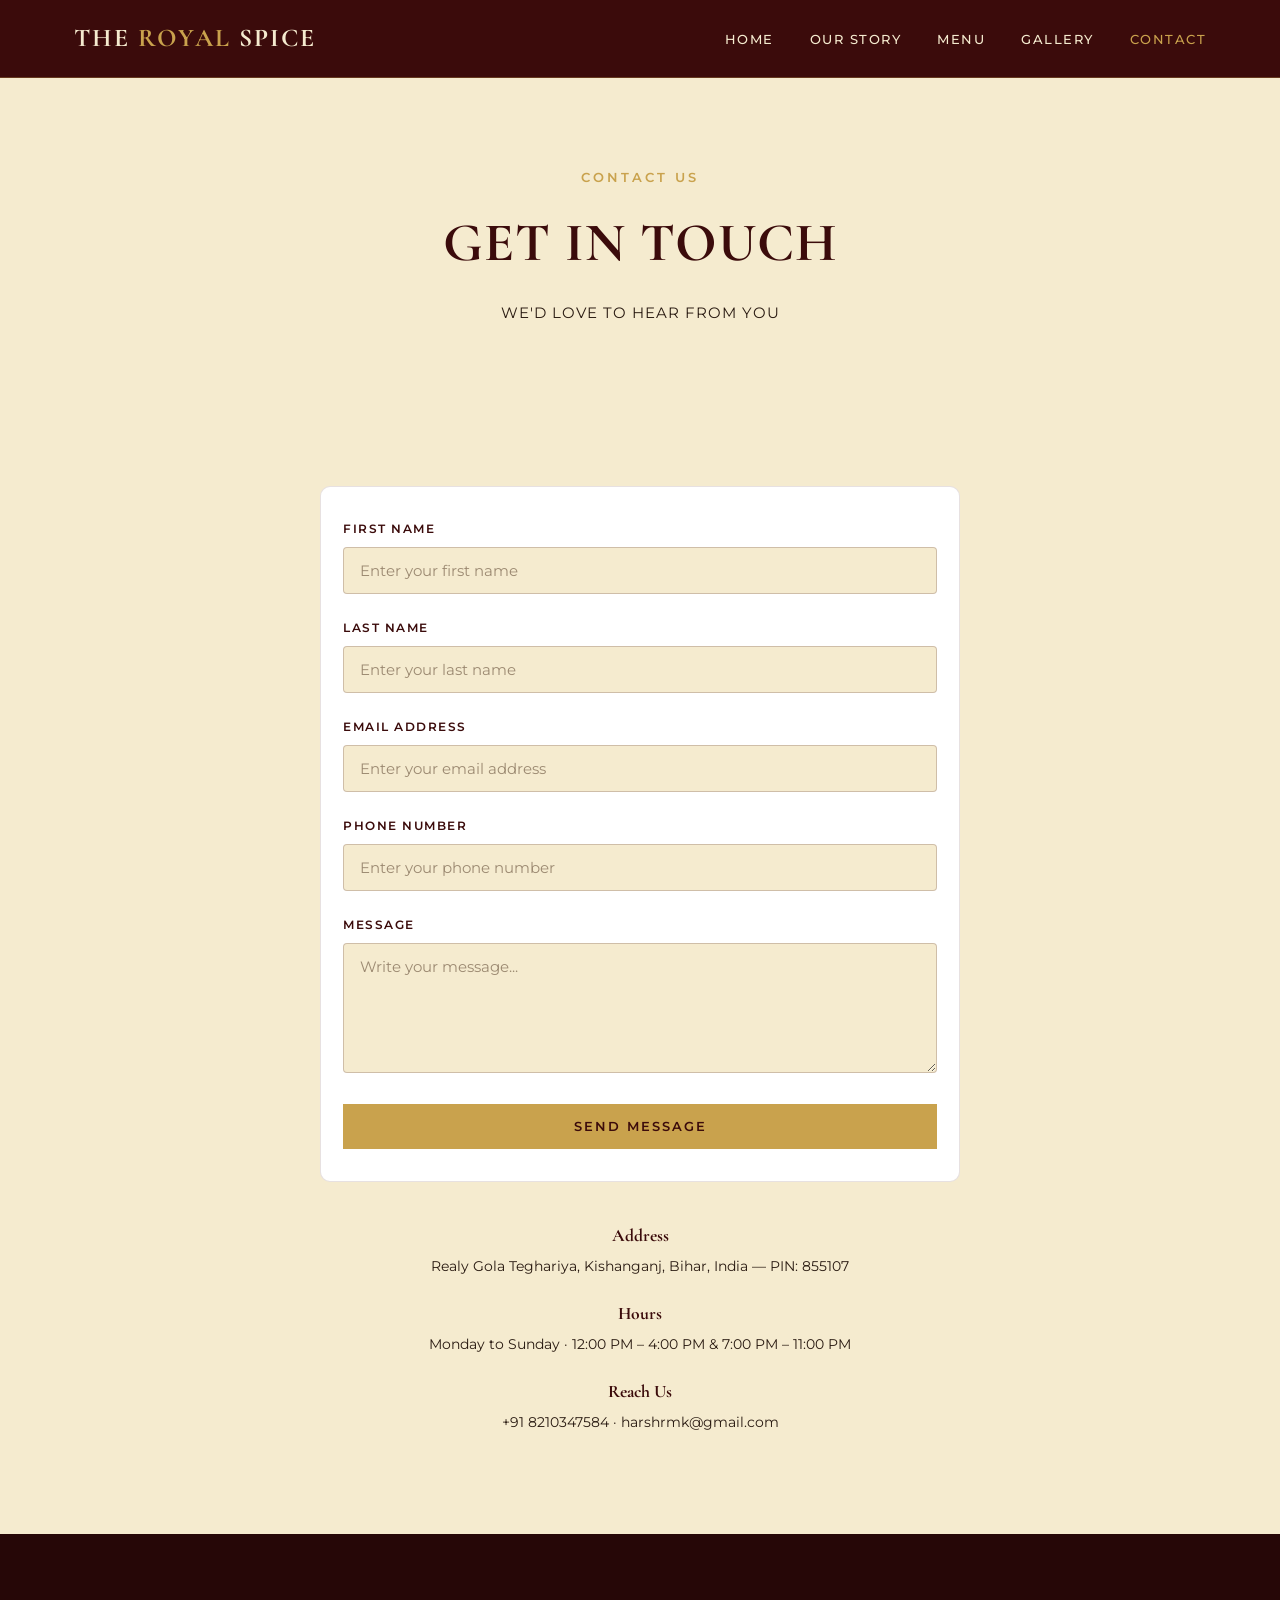
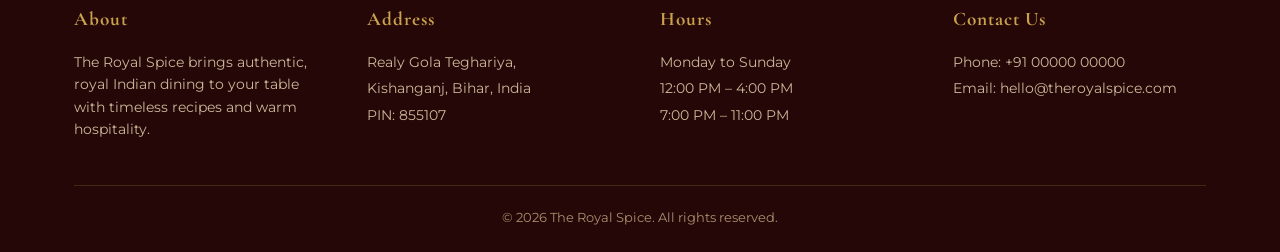
==== contact.html @ 21b19bde "add connect,form" ====
<!DOCTYPE html>
<html lang="en">
<head>
  <meta charset="UTF-8">
  <meta name="viewport" content="width=device-width, initial-scale=1.0">
  <title>The Royal Spice | Contact</title>
  <link rel="stylesheet" href="style.css">
</head>
<body>

  <!-- =====================
       NAVIGATION BAR
       ===================== -->
  <header class="navbar">
    <div class="nav-container">
      <a href="index.html" class="logo">THE <span>ROYAL</span> SPICE</a>

      <ul class="nav-links">
        <li><a href="index.html">Home</a></li>
        <li><a href="story.html">Our Story</a></li>
        <li><a href="menu.html">Menu</a></li>
        <li><a href="gallery.html">Gallery</a></li>
        <li><a href="contact.html" class="active">Contact</a></li>
      </ul>

      <button class="hamburger" aria-label="Toggle navigation menu">
        <span></span>
        <span></span>
        <span></span>
      </button>
    </div>
  </header>

  <!-- =====================
       PAGE HEADER
       ===================== -->
  <section class="page-header">
    <p class="section-label">Contact Us</p>
    <h1>GET IN TOUCH</h1>
    <p class="subheading">We'd Love To Hear From You</p>
  </section>

  <!-- =====================
       CONTACT FORM SECTION
       (reuses .contact-section / .contact-form / .form-group
        styles already defined in style.css)
       ===================== -->
  <section class="contact-section">
    <div class="container">

      <form class="contact-form" action="https://formspree.io/f/xnpqvdwr" method="POST">

        <!-- First Name + Last Name sit side by side on desktop -->
        <div class="form-row">
          <div class="form-group">
            <label for="firstName">First Name</label>
            <input
              type="text"
              id="firstName"
              name="firstName"
              placeholder="Enter your first name"
              required>
          </div>

          <div class="form-group">
            <label for="lastName">Last Name</label>
            <input
              type="text"
              id="lastName"
              name="lastName"
              placeholder="Enter your last name"
              required>
          </div>
        </div>

        <!-- Email Address -->
        <div class="form-group">
          <label for="email">Email Address</label>
          <input
            type="email"
            id="email"
            name="email"
            placeholder="Enter your email address"
            required>
        </div>

        <!-- Phone Number -->
        <div class="form-group">
          <label for="phone">Phone Number</label>
          <input
            type="tel"
            id="phone"
            name="phone"
            placeholder="Enter your phone number"
            pattern="[0-9+\-\s()]{7,15}"
            title="Enter a valid phone number (7–15 digits, may include +, -, spaces)">
        </div>

        <!-- Message -->
        <div class="form-group">
          <label for="message">Message</label>
          <textarea
            id="message"
            name="message"
            rows="5"
            placeholder="Write your message..."
            required></textarea>
        </div>

        <!-- Submit (not wired up to anything yet) -->
        <button type="submit" class="btn btn-submit">Send Message</button>

      </form>
    <p id="success-message" class="success-message">
       Thank you! Your message has been sent successfully.
    </p>

      <!-- Restaurant contact details, reusing the same info as the footer -->
      <div class="contact-info">
        <div>
          <h4>Address</h4>
          <p>Realy Gola Teghariya, Kishanganj, Bihar, India — PIN: 855107</p>
        </div>
        <div>
          <h4>Hours</h4>
          <p>Monday to Sunday · 12:00 PM – 4:00 PM &amp; 7:00 PM – 11:00 PM</p>
        </div>
        <div>
          <h4>Reach Us</h4>
          <p>+91 8210347584 · harshrmk@gmail.com</p>
        </div>
      </div>

    </div>
  </section>

  <!-- =====================
       FOOTER
       ===================== -->
  <footer class="site-footer" id="footer">
    <div class="container">
      <div class="footer-grid">

        <div>
          <h4>About</h4>
          <p>The Royal Spice brings authentic, royal Indian dining to your table with timeless recipes and warm hospitality.</p>
        </div>

        <div>
          <h4>Address</h4>
          <p>Realy Gola Teghariya,</p>
          <p>Kishanganj, Bihar, India</p>
          <p>PIN: 855107</p>
        </div>

        <div>
          <h4>Hours</h4>
          <p>Monday to Sunday</p>
          <p>12:00 PM – 4:00 PM</p>
          <p>7:00 PM – 11:00 PM</p>
        </div>

        <div>
          <h4>Contact Us</h4>
          <p>Phone: +91 00000 00000</p>
          <p>Email: hello@theroyalspice.com</p>
        </div>

      </div>

      <div class="footer-bottom">
        <p>&copy; 2026 The Royal Spice. All rights reserved.</p>
      </div>
    </div>
  </footer>

  <script src="script.js"></script>
</body>
</html>
---- style.css ----
/* =========================================================
   THE ROYAL SPICE — style.css
   A single shared stylesheet used by every page.
   Sections are labeled clearly so a beginner can find things.
   ========================================================= */

@import url('https://fonts.googleapis.com/css2?family=Cormorant+Garamond:wght@500;600;700&family=Montserrat:wght@400;500;600&display=swap');

* {
  box-sizing: border-box;
}

html,
body {
  margin: 0;
  padding: 0;
  width: 100%;
  overflow-x: hidden;
}
img,
iframe {
  max-width: 100%;
}
:root {
  --cream: #F5EBCF;
  --maroon: #3B0B0B;
  --maroon-light: #551515;
  --gold: #C9A24D;
  --text-dark: #2A1B12;
  --white: #FFFFFF;

  --font-heading: 'Cormorant Garamond', serif;
  --font-body: 'Montserrat', sans-serif;

  --max-width: 1180px;
}

* {
  margin: 0;
  padding: 0;
  box-sizing: border-box;
}

html {
  scroll-behavior: smooth;
}

body {
  font-family: var(--font-body);
  color: var(--text-dark);
  background-color: var(--cream);
  line-height: 1.6;
  overflow-x: hidden;
}

img {
  max-width: 100%;
  display: block;
}

a {
  text-decoration: none;
  color: inherit;
}

ul {
  list-style: none;
}

.container {
  max-width: var(--max-width);
  margin: 0 auto;
  padding: 0 24px;
}

h1, h2, h3 {
  font-family: var(--font-heading);
  font-weight: 700;
  letter-spacing: 1px;
}

.section-label {
  font-family: var(--font-body);
  color: var(--gold);
  letter-spacing: 3px;
  font-size: 0.8rem;
  font-weight: 600;
  text-transform: uppercase;
}

.btn {
  display: inline-block;
  padding: 14px 34px;
  border: 1px solid var(--gold);
  color: var(--gold);
  font-family: var(--font-body);
  font-size: 0.8rem;
  font-weight: 600;
  letter-spacing: 2px;
  text-transform: uppercase;
  background: transparent;
  cursor: pointer;
  transition: background-color 0.3s ease, color 0.3s ease;
}

.btn:hover {
  background-color: var(--gold);
  color: var(--maroon);
}

.btn-dark {
  border-color: var(--maroon);
  color: var(--maroon);
}

.btn-dark:hover {
  background-color: var(--maroon);
  color: var(--cream);
}

.navbar {
  position: sticky;
  top: 0;
  left: 0;
  width: 100%;
  z-index: 1000;
  background-color: var(--maroon);
  border-bottom: 1px solid rgba(201, 162, 77, 0.3);
}

.nav-container {
  max-width: var(--max-width);
  margin: 0 auto;
  padding: 18px 24px;
  display: flex;
  align-items: center;
  justify-content: space-between;
}

.logo {
  font-family: var(--font-heading);
  font-size: 1.6rem;
  font-weight: 700;
  color: var(--cream);
  letter-spacing: 2px;
}

.logo span {
  color: var(--gold);
}

.nav-links {
  display: flex;
  gap: 36px;
}

.nav-links a {
  color: var(--cream);
  font-size: 0.82rem;
  font-weight: 500;
  letter-spacing: 1.5px;
  text-transform: uppercase;
  transition: color 0.25s ease;
  position: relative;
}

.nav-links a:hover,
.nav-links a.active {
  color: var(--gold);
}

.hamburger {
  display: none;
  flex-direction: column;
  gap: 5px;
  background: none;
  border: none;
  cursor: pointer;
  padding: 6px;
}

.hamburger span {
  width: 26px;
  height: 2px;
  background-color: var(--cream);
  transition: transform 0.3s ease, opacity 0.3s ease;
}

.hero {
  position: relative;
  min-height: 88vh;
  display: flex;
  align-items: center;
  justify-content: center;
  text-align: center;
  background-image: url('https://images.unsplash.com/photo-1517248135467-4c7edcad34c4?auto=format&fit=crop&w=1600&q=80');
  background-size: cover;
  background-position: center;
}

.hero::before {
  content: "";
  position: absolute;
  inset: 0;
  background: linear-gradient(180deg, rgba(15, 5, 5, 0.65), rgba(15, 5, 5, 0.8));
}

.hero-content {
  position: relative;
  z-index: 2;
  color: var(--cream);
  padding: 0 20px;
  max-width: 800px;
}

.hero-content .section-label {
  color: var(--gold);
}

.hero-content h1 {
  font-size: clamp(2.4rem, 6vw, 4.6rem);
  color: var(--white);
  margin: 18px 0 22px;
  line-height: 1.15;
}

.hero-content p {
  font-size: 1.05rem;
  color: #EAD9C0;
  max-width: 560px;
  margin: 0 auto 34px;
}

.story-preview {
  background-color: var(--cream);
  padding: 100px 0;
}

.story-preview .container {
  display: flex;
  align-items: center;
  gap: 60px;
  flex-wrap: wrap;
}

.story-text,
.story-images {
  flex: 1 1 420px;
}

.story-text h2 {
  font-size: clamp(2rem, 4vw, 2.8rem);
  margin: 14px 0 20px;
  color: var(--maroon);
}

.story-text p {
  margin-bottom: 28px;
  color: var(--text-dark);
  max-width: 500px;
}

.story-images {
  display: grid;
  grid-template-columns: 1fr 1fr;
  gap: 16px;
}

.story-images img {
  border-radius: 6px;
  height: 100%;
  object-fit: cover;
}

.story-images img:first-child {
  grid-row: span 2;
  height: 100%;
}

.experience {
  background-color: var(--maroon);
  padding: 100px 0;
  text-align: center;
}

.experience .section-label {
  color: var(--gold);
}

.experience h2 {
  color: var(--cream);
  font-size: clamp(2rem, 4vw, 2.8rem);
  margin: 14px 0 50px;
}

.experience-cards {
  display: grid;
  grid-template-columns: repeat(3, 1fr);
  gap: 32px;
}

.exp-card {
  background-color: var(--maroon-light);
  border: 1px solid rgba(201, 162, 77, 0.25);
  border-radius: 8px;
  overflow: hidden;
  text-align: left;
  transition: transform 0.3s ease;
}

.exp-card:hover {
  transform: translateY(-6px);
}

.exp-card img {
  width: 100%;
  height: 200px;
  object-fit: cover;
}

.exp-card-content {
  padding: 26px;
}

.exp-card-content h3 {
  color: var(--gold);
  font-size: 1.4rem;
  margin-bottom: 10px;
}

.exp-card-content p {
  color: #E7D9C4;
  font-size: 0.92rem;
}

.site-footer {
  background-color: #260707;
  color: #E7D9C4;
  padding: 70px 0 24px;
}

.footer-grid {
  display: grid;
  grid-template-columns: repeat(4, 1fr);
  gap: 40px;
  margin-bottom: 40px;
}

.footer-grid h4 {
  font-family: var(--font-heading);
  color: var(--gold);
  font-size: 1.2rem;
  margin-bottom: 16px;
  letter-spacing: 1px;
}

.footer-grid p {
  font-size: 0.88rem;
  color: #cbb89a;
  margin-bottom: 4px;
}

.footer-bottom {
  text-align: center;
  border-top: 1px solid rgba(201, 162, 77, 0.2);
  padding-top: 22px;
  font-size: 0.8rem;
  color: #a98f6d;
}

.page-header {
  text-align: center;
  padding: 90px 24px 60px;
  background-color: var(--cream);
}

.page-header h1 {
  font-size: clamp(2.2rem, 5vw, 3.4rem);
  color: var(--maroon);
  margin-top: 12px;
}

.page-header p.subheading {
  margin-top: 14px;
  font-family: var(--font-body);
  color: var(--text-dark);
  letter-spacing: 1px;
  font-size: 0.95rem;
  text-transform: uppercase;
}

.signature-dishes {
  background-color: var(--maroon);
  padding: 80px 0 100px;
  text-align: center;
}

.signature-dishes .section-label {
  color: var(--gold);
}

.signature-dishes h2 {
  color: var(--cream);
  font-size: clamp(2rem, 4vw, 2.6rem);
  margin: 14px 0 50px;
}

.dish-grid {
  display: grid;
  grid-template-columns: repeat(3, 1fr);
  gap: 32px;
}

.dish-card {
  text-align: left;
}

.dish-card img {
  width: 100%;
  height: 240px;
  object-fit: cover;
  border-radius: 8px;
  margin-bottom: 18px;
}

.dish-card h3 {
  color: var(--gold);
  font-size: 1.4rem;
  margin-bottom: 8px;
}

.dish-card p {
  color: #E7D9C4;
  font-size: 0.9rem;
}

.menu-list-section {
  background-color: var(--cream);
  padding: 90px 0;
}

.menu-list-section > .container > h2 {
  text-align: center;
  color: var(--maroon);
  font-size: clamp(2rem, 4vw, 2.6rem);
  margin-bottom: 60px;
}

.menu-category {
  max-width: 720px;
  margin: 0 auto 60px;
}

.menu-category h3 {
  color: var(--maroon);
  font-size: 1.6rem;
  border-bottom: 2px solid var(--gold);
  padding-bottom: 10px;
  margin-bottom: 30px;
  letter-spacing: 1px;
}

.menu-item {
  margin-bottom: 26px;
}

.menu-item-top {
  display: flex;
  justify-content: space-between;
  align-items: baseline;
  gap: 12px;
}

.menu-item-top h4 {
  font-family: var(--font-heading);
  font-size: 1.2rem;
  color: var(--text-dark);
}

.menu-item-top .dots {
  flex: 1;
  border-bottom: 1px dotted #a98f6d;
  margin: 0 10px;
  transform: translateY(-6px);
}

.menu-item-top .price {
  font-family: var(--font-heading);
  font-weight: 700;
  color: var(--maroon);
  font-size: 1.15rem;
  white-space: nowrap;
}

.menu-item p {
  font-size: 0.88rem;
  color: #5b4a3a;
  margin-top: 4px;
}

.heritage-text {
  max-width: 760px;
  margin: 0 auto;
  padding: 0 24px 80px;
  color: var(--text-dark);
}
.father-name {
  color: #C9A24D !important;
  font-weight: bold !important;
  border-bottom: 3px solid #C9A24D !important;
  padding-bottom: 3px;
}

.heritage-text p {
  margin-bottom: 22px;
  font-size: 1rem;
}

.crafted-banner {
  background-color: var(--maroon);
  color: var(--cream);
  text-align: center;
  padding: 60px 24px;
}

.crafted-banner h2 {
  font-size: clamp(1.8rem, 4vw, 2.6rem);
  color: var(--gold);
  letter-spacing: 2px;
}

.heritage-image {
  width: 100%;
  height: 420px;
  object-fit: cover;
}

.quote-section {
  background-color: var(--cream);
  text-align: center;
  padding: 90px 24px;
}

.quote-section p {
  font-family: var(--font-heading);
  font-size: clamp(1.5rem, 3.5vw, 2.4rem);
  color: var(--maroon);
  max-width: 760px;
  margin: 0 auto;
  line-height: 1.5;
}

.gallery-grid {
  display: grid;
  grid-template-columns: repeat(3, 1fr);
  gap: 20px;
  padding: 0 24px 90px;
  max-width: var(--max-width);
  margin: 0 auto;
}

.gallery-grid img {
  width: 100%;
  height: 280px;
  object-fit: cover;
  border-radius: 10px;
  transition: transform 0.35s ease;
}

.gallery-grid img:hover {
  transform: scale(1.03);
}

.gallery-grid .tall {
  height: 100%;
  grid-row: span 2;
}

.lifestyle-banner {
  background-color: var(--maroon);
  color: var(--cream);
  text-align: center;
  padding: 90px 24px;
}

.lifestyle-banner h2 {
  font-size: clamp(1.8rem, 4.5vw, 2.8rem);
  color: var(--cream);
  line-height: 1.4;
}

.lifestyle-banner h2 span {
  color: var(--gold);
}
/* ---------------------------------------------------------
   13. CONTACT FORM
   --------------------------------------------------------- */
.contact-section {
  background-color: var(--cream);
  padding: 100px 0;
}

.contact-heading {
  text-align: center;
  color: var(--maroon);
  font-size: clamp(2rem, 4vw, 2.8rem);
  margin: 14px 0 50px;
}

.contact-form {
  max-width: 640px;
  margin: 0 auto;
  background-color: var(--white);
  border: 1px solid rgba(59, 11, 11, 0.12);
  border-radius: 10px;
  padding: 48px;
}

/* First Name + Last Name side by side on desktop */
.form-row {
  display: grid;
  grid-template-columns: 1fr 1fr;
  gap: 24px;
}

.form-group {
  margin-bottom: 24px;
}

.form-group label {
  display: block;
  font-family: var(--font-body);
  font-size: 0.78rem;
  font-weight: 600;
  letter-spacing: 1.5px;
  text-transform: uppercase;
  color: var(--maroon);
  margin-bottom: 8px;
}

.form-group input,
.form-group textarea {
  width: 100%;
  font-family: var(--font-body);
  font-size: 0.95rem;
  color: var(--text-dark);
  background-color: var(--cream);
  border: 1px solid rgba(59, 11, 11, 0.2);
  border-radius: 4px;
  padding: 13px 16px;
}

.form-group textarea {
  resize: vertical;
  min-height: 130px;
}

/* Gold focus ring, matching the site's accent color */
.form-group input:focus,
.form-group textarea:focus {
  outline: none;
  border-color: var(--gold);
  box-shadow: 0 0 0 3px rgba(201, 162, 77, 0.25);
}

.form-group input::placeholder,
.form-group textarea::placeholder {
  color: #9c8a72;
}

/* Solid gold submit button (variant of the existing .btn) */
.btn-submit {
  display: block;
  width: 100%;
  background-color: var(--gold);
  color: var(--maroon);
  border: 1px solid var(--gold);
  margin-top: 4px;
}

.btn-submit:hover {
  background-color: var(--maroon);
  color: var(--gold);
  border-color: var(--maroon);
}

/* Small info row under the contact form (address / hours / reach us) */
.contact-info {
  max-width: 640px;
  margin: 40px auto 0;
  display: grid;
  grid-template-columns: repeat(3, 1fr);
  gap: 24px;
  text-align: center;
}

.contact-info h4 {
  font-family: var(--font-heading);
  color: var(--maroon);
  font-size: 1.1rem;
  margin-bottom: 6px;
}

.contact-info p {
  font-size: 0.85rem;
  color: var(--text-dark);
}
.success-message {
    display: none;
    margin-top: 20px;
    padding: 15px 20px;
    text-align: center;
    border-radius: 8px;
    font-size: 16px;
}

/* ---------------------------------------------------------
   RESPONSIVE DESIGN
   --------------------------------------------------------- */

@media (max-width: 900px) {
  .story-preview .container {
    flex-direction: column;
  }

  .experience-cards,
  .dish-grid {
    grid-template-columns: repeat(2, 1fr);
  }

  .footer-grid {
    grid-template-columns: repeat(2, 1fr);
  }

  .gallery-grid {
    grid-template-columns: repeat(2, 1fr);
  }
}
.map-container {
    text-align: center;
    margin: 40px auto;
}

.map-container iframe {
    border: 0;
}

@media (max-width: 640px) {
  .nav-links {
    position: absolute;
    top: 100%;
    left: 0;
    width: 100%;
    background-color: var(--maroon);
    flex-direction: column;
    align-items: center;
    gap: 0;
    max-height: 0;
    overflow: hidden;
    transition: max-height 0.35s ease;
  }

  .nav-links.open {
    max-height: 400px;
  }

  .nav-links a {
    padding: 16px 0;
    width: 100%;
    text-align: center;
    border-top: 1px solid rgba(201, 162, 77, 0.15);
  }

  .hamburger {
    display: flex;
  }

  .hamburger.open span:nth-child(1) {
    transform: translateY(7px) rotate(45deg);
  }

  .hamburger.open span:nth-child(2) {
    opacity: 0;
  }

  .hamburger.open span:nth-child(3) {
    transform: translateY(-7px) rotate(-45deg);
  }

  .experience-cards,
  .dish-grid,
  .footer-grid,
  .gallery-grid {
    grid-template-columns: 1fr;
  }

  .story-images img:first-child {
    grid-row: auto;
  }

  .gallery-grid .tall {
    grid-row: auto;
    height: 280px;
  }

  .menu-item-top {
    flex-wrap: wrap;
  }

  .menu-item-top .dots {
    display: none;
  }
}
 .contact-form {
    padding: 32px 22px;
  }

  .form-row {
    grid-template-columns: 1fr;
    gap: 0;
  }

  .contact-info {
    grid-template-columns: 1fr;
    gap: 22px;
  }
/* =========================
   MOBILE RESPONSIVE DESIGN
   ========================= */

@media (max-width: 768px) {

  /* Navigation */
  .navbar {
    padding: 15px 20px;
  }

  .nav-links {
    gap: 15px;
    font-size: 14px;
  }

  /* Main sections */
  .container {
    width: 90%;
  }

  /* Headings */
  h1 {
    font-size: 38px;
  }

  h2 {
    font-size: 28px;
  }
    .map-container iframe {
    width: 100%;
    max-width: 100%;
    height: 300px;
    display: block;
  }

}
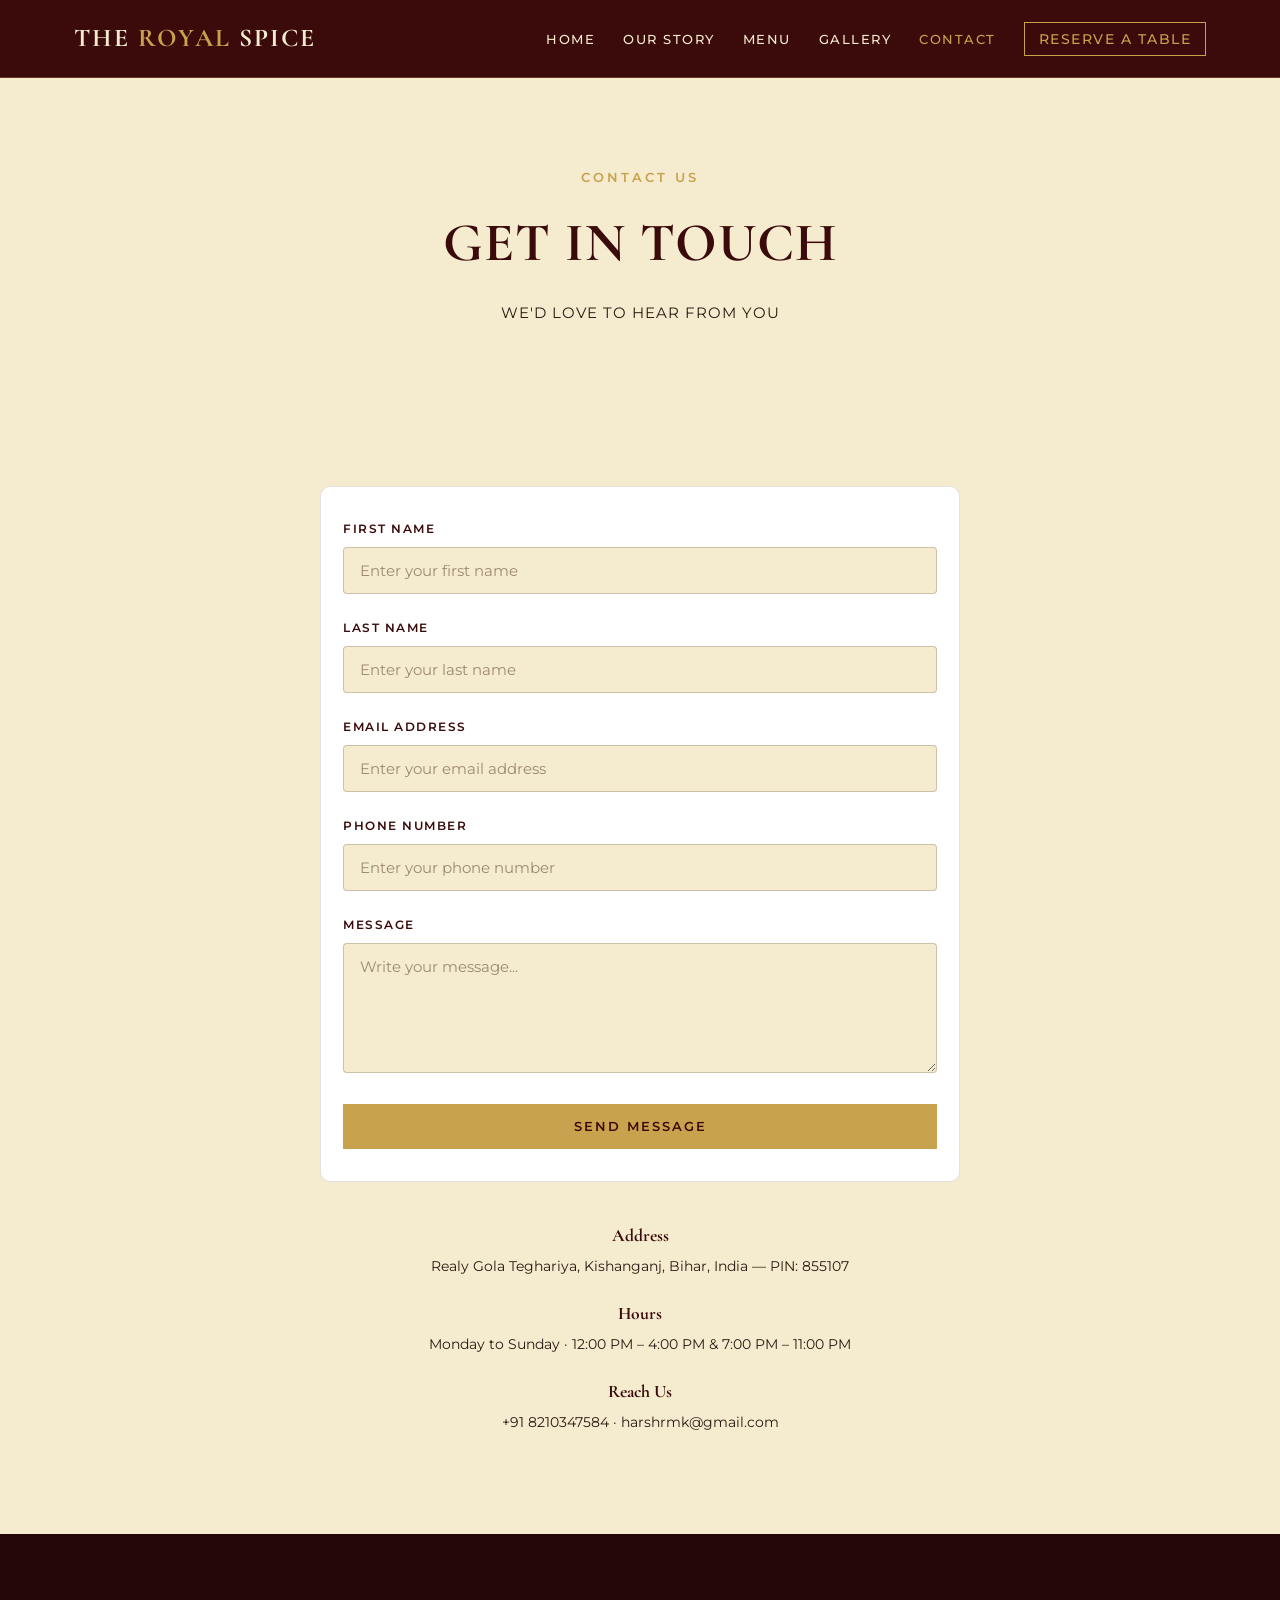
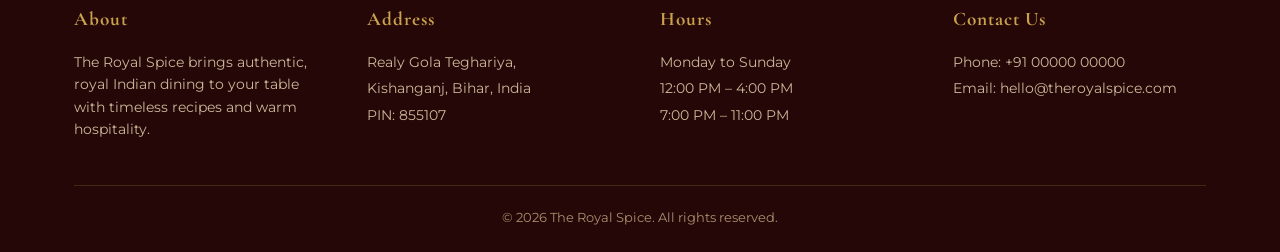
==== commit d9410173: "add a feature booking table" ====
--- a/contact.html
+++ b/contact.html
@@ -21,6 +21,7 @@
         <li><a href="menu.html">Menu</a></li>
         <li><a href="gallery.html">Gallery</a></li>
         <li><a href="contact.html" class="active">Contact</a></li>
+        <li><a href="booking.html">Reserve a Table</a></li>
       </ul>
 
       <button class="hamburger" aria-label="Toggle navigation menu">
--- a/style.css
+++ b/style.css
@@ -151,7 +151,12 @@
 
 .nav-links {
   display: flex;
-  gap: 36px;
+  gap: 28px;
+}
+.nav-links li:last-child a {
+  padding: 7px 10px;
+  font-size: 0.78rem;
+  white-space: nowrap;
 }
 
 .nav-links a {
@@ -712,6 +717,119 @@
     text-align: center;
     border-radius: 8px;
     font-size: 16px;
+}
+/* =========================================================
+BOOKING PAGE
+========================================================= */
+
+.booking-section {
+background-color: var(--cream);
+padding: 80px 0 100px;
+}
+
+.booking-intro {
+max-width: 650px;
+margin: 0 auto 45px;
+text-align: center;
+}
+
+.booking-intro h2 {
+color: var(--maroon);
+font-size: clamp(2rem, 4vw, 2.8rem);
+margin: 14px 0 18px;
+}
+
+.booking-intro > p {
+color: var(--text-dark);
+font-size: 0.95rem;
+}
+
+.booking-form {
+max-width: 700px;
+margin: 0 auto;
+background-color: var(--white);
+border: 1px solid rgba(59, 11, 11, 0.12);
+border-radius: 10px;
+padding: 48px;
+}
+
+.booking-row {
+display: grid;
+grid-template-columns: 1fr 1fr;
+gap: 24px;
+}
+
+.booking-group {
+margin-bottom: 24px;
+}
+
+.booking-group label {
+display: block;
+font-family: var(--font-body);
+font-size: 0.78rem;
+font-weight: 600;
+letter-spacing: 1.5px;
+text-transform: uppercase;
+color: var(--maroon);
+margin-bottom: 8px;
+}
+
+.booking-group label span {
+font-weight: 400;
+text-transform: none;
+letter-spacing: 0;
+}
+
+.booking-group input,
+.booking-group select,
+.booking-group textarea {
+width: 100%;
+font-family: var(--font-body);
+font-size: 0.95rem;
+color: var(--text-dark);
+background-color: var(--cream);
+border: 1px solid rgba(59, 11, 11, 0.2);
+border-radius: 4px;
+padding: 13px 16px;
+}
+
+.booking-group textarea {
+resize: vertical;
+min-height: 130px;
+}
+
+.booking-group input,
+.booking-group select,
+.booking-group textarea {
+outline: none;
+border-color: var(--gold);
+box-shadow: 0 0 0 3px rgba(201, 162, 77, 0.25);
+}
+
+.booking-submit {
+margin-top: 5px;
+}
+
+.booking-success {
+display: none;
+margin-top: 20px;
+padding: 15px 20px;
+text-align: center;
+color: var(--maroon);
+background-color: rgba(201, 162, 77, 0.15);
+border: 1px solid var(--gold);
+border-radius: 6px;
+}
+.nav-links li:last-child a {
+  border: 1px solid var(--gold);
+  padding: 8px 14px;
+  color: var(--gold);
+  font-size: 0.85rem;
+}
+
+.nav-links li:last-child a:hover {
+  background-color: var(--gold);
+  color: var(--maroon);
 }
 
 /* ---------------------------------------------------------
@@ -835,9 +953,55 @@
     padding: 15px 20px;
   }
 
+  .hamburger {
+    display: flex;
+  }
+
   .nav-links {
-    gap: 15px;
-    font-size: 14px;
+    position: absolute;
+    top: 100%;
+    left: 0;
+    width: 100%;
+    background-color: var(--maroon);
+
+    display: flex;
+    flex-direction: column;
+    align-items: center;
+    gap: 0;
+
+    max-height: 0;
+    overflow: hidden;
+
+    transition: max-height 0.35s ease;
+  }
+
+  .nav-links.open {
+    max-height: 400px;
+  }
+
+  .nav-links li {
+    width: 100%;
+  }
+
+  .nav-links a {
+    display: block;
+    padding: 16px 0;
+    width: 100%;
+    text-align: center;
+    border-top: 1px solid rgba(201, 162, 77, 0.15);
+  }
+
+  /* Hamburger animation */
+  .hamburger.open span:nth-child(1) {
+    transform: translateY(7px) rotate(45deg);
+  }
+
+  .hamburger.open span:nth-child(2) {
+    opacity: 0;
+  }
+
+  .hamburger.open span:nth-child(3) {
+    transform: translateY(-7px) rotate(-45deg);
   }
 
   /* Main sections */
@@ -853,11 +1017,30 @@
   h2 {
     font-size: 28px;
   }
-    .map-container iframe {
+
+  /* Map */
+  .map-container iframe {
     width: 100%;
     max-width: 100%;
     height: 300px;
     display: block;
   }
+}
+/* Booking page mobile */
+
+@media (max-width: 640px) {
+
+.booking-form {
+padding: 32px 22px;
+}
+
+.booking-row {
+grid-template-columns: 1fr;
+gap: 0;
+}
+
+.booking-section {
+padding: 60px 0 80px;
+}
 
 }
